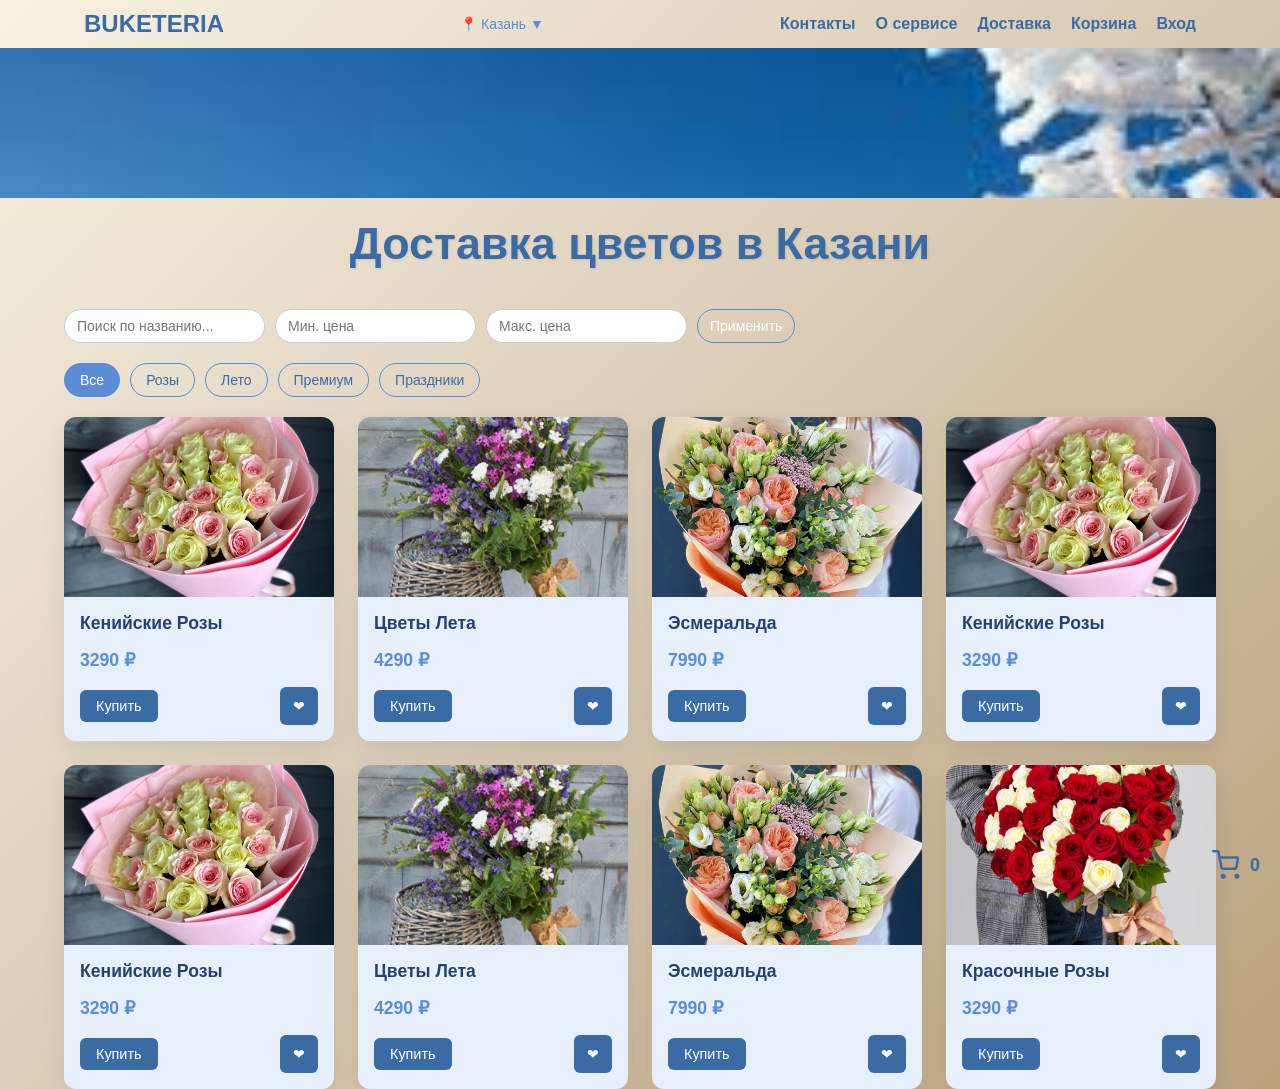
==== index.html @ 55e8da4d "Add files via upload" ====
<!DOCTYPE html>
<html lang="en">
<head>
    <meta charset="UTF-8">
    <link rel="stylesheet" href="assets/css/style.css">
    <link href="https://fonts.googleapis.com/css2?family=Play:wght@700&display=swap" rel="stylesheet">
    <link href="https://fonts.googleapis.com/css2?family=Encode+Sans+Semi+Condensed&display=swap" rel="stylesheet">
    <!--Библиотека jQuery-->
    <script src="https://code.jquery.com/jquery-1.11.3.min.js"></script>
    
    <title>Buketeria</title>
</head>
<body>

    
    <body id="bgImage">
    
    
     <div class="container">
        <header>
      <div class="logo">BUKETERIA</div>
      <div class="location">📍 Казань ▼</div>
      <nav class="nav">
        <a href="contact.html">Контакты</a>
        <a href="about.html">О сервисе</a>
        <a href="#">Доставка</a>
        <a href="cart.html">Корзина</a>
        <a href="register.html">Вход</a>
      </nav>
    
    
      <!-- Бургер-меню для мобильных -->
    <div class="burger-wrapper">
      <button class="burger-menu" aria-label="Меню">&#9776;</button>
      <nav class="burger-nav">
        <ul>
          <li><a href="contact.html">Контакты</a></li>
          <li><a href="about.html">О сервисе</a></li>
          <li><a href="#">Доставка</a></li>
          <li><a href="cart.html">Корзина</a></li>
          <li><a href="register.html">Вход</a></li>
        </ul>
      </nav>
    </div>
    
         <script>
      const burgerBtn = document.querySelector('.burger-menu');
      const burgerNav = document.querySelector('.burger-nav');
    
      burgerBtn.addEventListener('click', () => {
        burgerNav.classList.toggle('active');
        burgerBtn.classList.toggle('active');
    
        // Меняем иконку
        if (burgerBtn.classList.contains('active')) {
          burgerBtn.innerHTML = '&#10005;'; // крестик ×
        } else {
          burgerBtn.innerHTML = '&#9776;'; // бургер ≡
        }
      });
    
      // Закрытие меню при клике вне его
      document.addEventListener('click', (e) => {
        if (!burgerBtn.contains(e.target) && !burgerNav.contains(e.target)) {
          burgerNav.classList.remove('active');
          burgerBtn.classList.remove('active');
          burgerBtn.innerHTML = '&#9776;'; // вернуть иконку бургер
        }
      });
    </script>
      </header>
    </div>
    
    
    
    <div class="season-banner"></div>
    <script>
        const banner = document.querySelector('.season-banner');
    const month = new Date().getMonth() + 1; // месяц 1–12
    
    let seasonImg = '';
    
    if (month >= 3 && month <= 5) {
      seasonImg = 'images/spring.jpg';  // Весна: март, апрель, май
    } else if (month >= 6 && month <= 8) {
      seasonImg = 'images/summer.jpg';  // Лето: июнь, июль, август
    } else if (month >= 9 && month <= 11) {
      seasonImg = 'images/autumn.jpg';  // Осень: сентябрь, октябрь, ноябрь
    } else {
      seasonImg = 'images/winter.jpg';  // Зима: декабрь, январь, февраль
    }
    
    banner.style.backgroundImage = `url(${seasonImg})`;
    </script>
    
    <section class="intro">
    <div class="container">
    <h1>Доставка цветов в Казани</h1>
    <div class="product-filters">
      <input type="text" id="filter-search" placeholder="Поиск по названию..." />
      <input type="number" id="filter-price-min" placeholder="Мин. цена" min="0" />
      <input type="number" id="filter-price-max" placeholder="Макс. цена" min="0" />
      <button id="apply-filter-button">Применить</button>
    </div>
    <script>
      document.addEventListener("DOMContentLoaded", function () {
        const cards = document.querySelectorAll(".card");
        const searchInput = document.getElementById("filter-search");
        const minPriceInput = document.getElementById("filter-price-min");
        const maxPriceInput = document.getElementById("filter-price-max");
        const applyButton = document.getElementById("apply-filter-button");
    
        function getPriceValue(priceText) {
          return parseInt(priceText.replace(/[^\d]/g, "")) || 0;
        }
    
        function filterCards() {
          const searchQuery = searchInput.value.trim().toLowerCase();
          const minPrice = parseInt(minPriceInput.value) || 0;
          const maxPrice = parseInt(maxPriceInput.value) || Infinity;
    
          cards.forEach(card => {
            const title = card.querySelector("h4").textContent.toLowerCase();
            const priceText = card.querySelector(".price").textContent;
            const price = getPriceValue(priceText);
    
            const matchSearch = title.includes(searchQuery);
            const matchPrice = price >= minPrice && price <= maxPrice;
    
            if (matchSearch && matchPrice) {
              card.style.display = "flex";
            } else {
              card.style.display = "none";
            }
          });
        }
    
        applyButton.addEventListener("click", filterCards);
      });
    </script>
    
    
    <div class="filters">
      <button data-filter="all" class="active">Все</button>
      <button data-filter="roses">Розы</button>
      <button data-filter="summer">Лето</button>
      <button data-filter="premium">Премиум</button>
      <button data-filter="holiday">Праздники</button>
    </div>
    
    <div class="catalog" id="catalog">
    
      <div class="card" data-category="roses">
        <img src="assets/img/kenia.jpg" alt="Кенийские Розы" />
        <h4>Кенийские Розы</h4>
        <div class="price">3290 ₽</div>
        <div class="actions">
          <button title="В корзину">Купить</button>
          <button class="icon-btn" title="В избранное">❤</button>
        </div>
      </div>
    
      <div class="card" data-category="summer">
        <img src="assets/img/leto.jpg" alt="Цветы Лета" />
        <h4>Цветы Лета</h4>
        <div class="price">4290 ₽</div>
        <div class="actions">
          <button title="В корзину">Купить</button>
          <button class="icon-btn" title="В избранное">❤</button>
        </div>
      </div>
    
      <div class="card" data-category="premium">
        <img src="assets/img/esmiralda.jpg" alt="Эсмеральда" />
        <h4>Эсмеральда</h4>
        <div class="price">7990 ₽</div>
        <div class="actions">
          <button title="В корзину">Купить</button>
          <button class="icon-btn" title="В избранное">❤</button>
        </div>
      </div>
    
      <div class="card" data-category="roses">
        <img src="assets/img/kenia.jpg" alt="Кенийские Розы" />
        <h4>Кенийские Розы</h4>
        <div class="price">3290 ₽</div>
        <div class="actions">
          <button title="В корзину">Купить</button>
          <button class="icon-btn" title="В избранное">❤</button>
        </div>
      </div>
    
      <div class="card" data-category="roses">
        <img src="assets/img/kenia.jpg" alt="Кенийские Розы" />
        <h4>Кенийские Розы</h4>
        <div class="price">3290 ₽</div>
        <div class="actions">
          <button title="В корзину">Купить</button>
          <button class="icon-btn" title="В избранное">❤</button>
        </div>
      </div>
    
      <div class="card" data-category="summer">
        <img src="assets/img/leto.jpg" alt="Цветы Лета" />
        <h4>Цветы Лета</h4>
        <div class="price">4290 ₽</div>
        <div class="actions">
          <button title="В корзину">Купить</button>
          <button class="icon-btn" title="В избранное">❤</button>
        </div>
      </div>
    
      <div class="card" data-category="premium">
        <img src="assets/img/esmiralda.jpg" alt="Эсмеральда" />
        <h4>Эсмеральда</h4>
        <div class="price">7990 ₽</div>
        <div class="actions">
          <button title="В корзину">Купить</button>
          <button class="icon-btn" title="В избранное">❤</button>
        </div>
      </div>
    
      <div class="card" data-category="roses">
        <img src="assets/img/rozi.jpg" alt="Красочные Розы" />
        <h4>Красочные Розы</h4>
        <div class="price">3290 ₽</div>
        <div class="actions">
          <button title="В корзину">Купить</button>
          <button class="icon-btn" title="В избранное">❤</button>
        </div>
      </div>
    
    </div>
    <!-- Иконка корзины в виде SVG -->
    <a href="cart.html" id="cart-container" style="position:fixed; bottom:20px; right:20px; cursor:pointer; display:flex; align-items:center;">
      <!-- Новая SVG-иконка корзины -->
      <svg id="cart-icon" xmlns="http://www.w3.org/2000/svg" width="30" height="30" viewBox="0 0 24 24" fill="none" stroke="currentColor" stroke-width="2" stroke-linecap="round" stroke-linejoin="round">
        <circle cx="9" cy="21" r="1"></circle>
        <circle cx="20" cy="21" r="1"></circle>
        <path d="M1 1h4l2.68 13.39a1 1 0 0 0 1 .61h9.72a1 1 0 0 0 1-.76l1.38-7.21A1 1 0 0 0 20 6H6"></path>
      </svg>
      <div id="cart-count" style="margin-left:8px; font-weight:bold; font-size:18px;">0</div>
    </a>
    <!-- корзина  -->
    <script>
      // Инициализация корзины из Local Storage
      let cartItems = [];
    
      function loadCart() {
        const data = localStorage.getItem('cart');
        if (data) {
          return JSON.parse(data);
        }
        return [];
      }
    
      function saveCart() {
        localStorage.setItem('cart', JSON.stringify(cartItems));
      }
    
      // Обновление счетчика в иконке корзины
      function updateCartCount() {
        document.getElementById('cart-count').textContent = cartItems.length;
      }
    
      document.addEventListener('DOMContentLoaded', () => {
        // Загрузить корзину и обновить счетчик
        cartItems = loadCart();
        updateCartCount();
    
        // Обработчик для кнопок "Купить"
        const buyButtons = document.querySelectorAll('button[title="В корзину"]');
    
        buyButtons.forEach(btn => {
          btn.addEventListener('click', () => {
            const card = btn.closest('.card');
            if (!card) return;
    
            const title = card.querySelector('h4')?.textContent.trim() || 'Без названия';
            const priceText = card.querySelector('.price')?.textContent.trim() || 'Цена не указана';
    
            const product = { title, price: priceText };
    
            // Добавляем товар в корзину
            cartItems.push(product);
            saveCart();
            updateCartCount();
          });
        });
      });
    </script>
    
    
    
    <!-- сезоны  -->
    <script>
      const buttons = document.querySelectorAll('.filters button');
      const cards = document.querySelectorAll('.catalog .card');
    
      buttons.forEach(button => {
        button.addEventListener('click', () => {
          buttons.forEach(btn => btn.classList.remove('active'));
          button.classList.add('active');
          const filter = button.getAttribute('data-filter');
          cards.forEach(card => {
            if (filter === 'all' || card.getAttribute('data-category') === filter) {
              card.style.display = 'flex';
            } else {
              card.style.display = 'none';
            }
          });
        });
      });
    </script>
    </div>
    </section>
    
    <script>
      function setSeasonClass() {
        const body = document.body;
        const month = new Date().getMonth() + 1; // 1..12
    
        // Снимаем все темы, если были
        body.classList.remove('spring', 'summer', 'autumn', 'winter');
    
        if (month >= 3 && month <= 5) {
          body.classList.add('spring');
        } else if (month >= 6 && month <= 8) {
          body.classList.add('summer');
        } else if (month >= 9 && month <= 11) {
          body.classList.add('autumn');
        } else {
          body.classList.add('winter');
        }
      }
    
      document.addEventListener('DOMContentLoaded', setSeasonClass);
    </script>
    
    
    
    </body>
    


    <script src="assets/js/app.min.js"></script>

</body>
</html>
---- assets/css/style.css ----
@charset "UTF-8";
/* Default styles */
* {
    margin: 0;
    padding: 0;
    -webkit-box-sizing: border-box;
    box-sizing: border-box;
    font-family: 'Arial', sans-serif;
}

:root {
    --color-primary: #4a784a;
    --color-primary-dark: #1d2c1d;
    --color-primary-light: #6ca76c;
    --color-background: #fff;
    --color-text: #333;
    --color-price: var(--color-primary);
    --color-button-bg: var(--color-primary);
    --color-button-hover-bg: var(--color-primary-dark);
    --color-icon-btn-color: var(--color-primary);
    --color-icon-btn-hover-bg: #2b3e2b;
    --color-link: var(--color-primary);
    --color-link-hover: var(--color-primary-light);
    --color-header-text: var(--color-primary);
    --color-filter-border: var(--color-primary-light);
    --color-filter-bg-active: var(--color-primary-light);
}

/* Весна — свежие зелёные */
.spring {
    --color-primary: #4a784a;
    --color-primary-dark: #1d2c1d;
    --color-primary-light: #6ca76c;
    --color-background: #f0f5f0;
    --color-text: #2a3d2a;
    --color-icon-btn-hover-bg: #2b3e2b;
    --color-link: #4a784a;
    --color-link-hover: #6ca76c;
    --color-header-text: #4a784a;
    --color-filter-border: #6ca76c;
    --color-filter-bg-active: #6ca76c;
}

/* Лето — яркий и теплый */
.summer {
    --color-primary: #e87a3e;
    --color-primary-dark: #a65323;
    --color-primary-light: #f2a55a;
    --color-background: #fff7ef;
    --color-text: #663d1f;
    --color-icon-btn-hover-bg: #c25829;
    --color-link: #e87a3e;
    --color-link-hover: #f2a55a;
    --color-header-text: #e87a3e;
    --color-filter-border: #f2a55a;
    --color-filter-bg-active: #f2a55a;
}

/* Осень — теплые коричневато-оранжевые */
.autumn {
    --color-primary: #b97439;
    --color-primary-dark: #6a4a1d;
    --color-primary-light: #d1a05a;
    --color-background: #faf3e7;
    --color-text: #5c401d;
    --color-icon-btn-hover-bg: #7e5424;
    --color-link: #b97439;
    --color-link-hover: #d1a05a;
    --color-header-text: #b97439;
    --color-filter-border: #d1a05a;
    --color-filter-bg-active: #d1a05a;
}

/* Зима — холодные синие и серые */
.winter {
    --color-primary: #3b6ba5;
    --color-primary-dark: #1f3f6a;
    --color-primary-light: #5a8dd6;
    --color-background: #e7f0fa;
    --color-text: #26406f;
    --color-icon-btn-hover-bg: #1f3f6a;
    --color-link: #3b6ba5;
    --color-link-hover: #5a8dd6;
    --color-header-text: #3b6ba5;
    --color-filter-border: #5a8dd6;
    --color-filter-bg-active: #5a8dd6;
}

body {
    margin: 0;
    font-family: 'Segoe UI', sans-serif;
    background: linear-gradient(135deg, #f7f1e1 0%, #d9cbb6 50%, #b9a17a 100%);
}

.container {
    width: 90%;
    max-width: 1200px;
    margin: 0 auto;
}

/* Blocks */
.catalog {
    display: -webkit-box;
    display: -ms-flexbox;
    display: flex;
    -ms-flex-wrap: wrap;
    flex-wrap: wrap;
  /* Позволяет карточкам переноситься */
    gap: 24px;
  /* Отступы между карточками */
}

.card {
    background: var(--color-background);
    border-radius: 12px;
    -webkit-box-shadow: 0 8px 24px rgba(0, 0, 0, 0.08);
    box-shadow: 0 8px 24px rgba(0, 0, 0, 0.08);
    overflow: hidden;
    display: -webkit-box;
    display: -ms-flexbox;
    display: flex;
    -webkit-box-orient: vertical;
    -webkit-box-direction: normal;
    -ms-flex-direction: column;
    flex-direction: column;
    -webkit-transition: -webkit-transform 0.3s ease, -webkit-box-shadow 0.3s ease;
    transition: -webkit-transform 0.3s ease, -webkit-box-shadow 0.3s ease;
    transition: transform 0.3s ease, box-shadow 0.3s ease;
    transition: transform 0.3s ease, box-shadow 0.3s ease, -webkit-transform 0.3s ease, -webkit-box-shadow 0.3s ease;
    -webkit-box-flex: 0;
    -ms-flex: 0 1 calc(25% - 18px);
    flex: 0 1 calc(25% - 18px);
    min-width: 220px;
}

.card:hover {
    -webkit-transform: translateY(-5px);
    -ms-transform: translateY(-5px);
    transform: translateY(-5px);
    -webkit-box-shadow: 0 12px 30px rgba(0, 0, 0, 0.1);
    box-shadow: 0 12px 30px rgba(0, 0, 0, 0.1);
}

.card img {
    width: 100%;
    height: 180px;
    -o-object-fit: cover;
    object-fit: cover;
}

.card h4 {
    font-size: 1.1rem;
    margin: 16px;
    color: var(--color-text);
}

.price {
    margin: 0 16px 16px;
    font-weight: bold;
    color: var(--color-primary-light);
    font-size: 1.1rem;
}

.actions {
    display: -webkit-box;
    display: -ms-flexbox;
    display: flex;
    -webkit-box-pack: justify;
    -ms-flex-pack: justify;
    justify-content: space-between;
    -webkit-box-align: center;
    -ms-flex-align: center;
    align-items: center;
    margin: auto 16px 16px;
}

.actions button {
    padding: 8px 16px;
    border: none;
    background: var(--color-primary);
    color: white;
    font-size: 0.9rem;
    border-radius: 6px;
    cursor: pointer;
    -webkit-transition: background 0.3s ease;
    transition: background 0.3s ease;
}

.actions button:hover {
    background: var(--color-primary-light);
}

.icon-btn {
    background: transparent;
    color: var(--color-icon-btn-color);
    font-size: 1.2rem;
    padding: 8px;
    border: 2px solid var(--color-icon-btn-color);
    border-radius: 50%;
    width: 38px;
    height: 38px;
    display: -webkit-box;
    display: -ms-flexbox;
    display: flex;
    -webkit-box-align: center;
    -ms-flex-align: center;
    align-items: center;
    -webkit-box-pack: center;
    -ms-flex-pack: center;
    justify-content: center;
    -webkit-transition: all 0.3s ease;
    transition: all 0.3s ease;
}

.icon-btn:hover {
    background: var(--color-icon-btn-hover-bg);
    color: #fff;
}

/* Адаптив для экранов ниже 1060px */
@media (max-width: 1060px) {
    .card {
        -webkit-box-flex: 0;
        -ms-flex: 0 1 calc(33.33% - 18px);
        flex: 0 1 calc(33.33% - 18px);
    /* или 33.33%, по желанию */
    }
}

/* Общее оформление для кнопки бургер */
.product-filters {
    display: -webkit-box;
    display: -ms-flexbox;
    display: flex;
    -ms-flex-wrap: wrap;
    flex-wrap: wrap;
    gap: 10px;
    margin: 20px 0;
}

.product-filters input,
#apply-filter-button {
    padding: 8px 12px;
    font-size: 14px;
    border-radius: 20px;
    border: 1px solid #ccc;
}

#apply-filter-button {
    border: 1px solid var(--color-filter-border);
    background: none;
    color: white;
    cursor: pointer;
    -webkit-transition: background 0.3s ease;
    transition: background 0.3s ease;
}

#apply-filter-button:hover {
    background: var(--color-filter-bg-active);
}

/* Основные стили для корзины */
.cart-section {
    background-color: #f9f9f9;
    padding: 20px;
    border-radius: 12px;
    -webkit-box-shadow: 0 4px 12px rgba(0, 0, 0, 0.1);
    box-shadow: 0 4px 12px rgba(0, 0, 0, 0.1);
    max-width: 800px;
    margin: 0 auto;
}

.section-title {
    font-size: 24px;
    margin-bottom: 20px;
    font-family: 'Segoe UI', Tahoma, Geneva, Verdana, sans-serif;
    color: #333;
    text-align: center;
}

/* Стиль для списков товаров в корзине */
#cart-items {
    display: -webkit-box;
    display: -ms-flexbox;
    display: flex;
    -webkit-box-orient: vertical;
    -webkit-box-direction: normal;
    -ms-flex-direction: column;
    flex-direction: column;
    gap: 10px;
}

/* Карточка товара */
.cart-item {
    display: -webkit-box;
    display: -ms-flexbox;
    display: flex;
    -webkit-box-pack: justify;
    -ms-flex-pack: justify;
    justify-content: space-between;
    -webkit-box-align: center;
    -ms-flex-align: center;
    align-items: center;
    background-color: #ffffff;
    padding: 12px 20px;
    border-radius: 8px;
    -webkit-box-shadow: 0 2px 8px rgba(0, 0, 0, 0.05);
    box-shadow: 0 2px 8px rgba(0, 0, 0, 0.05);
    -webkit-transition: all 0.3s ease;
    transition: all 0.3s ease;
}

/* Эффект при наведении */
.cart-item:hover {
    -webkit-box-shadow: 0 4px 16px rgba(0, 0, 0, 0.1);
    box-shadow: 0 4px 16px rgba(0, 0, 0, 0.1);
    -webkit-transform: translateY(-2px);
    -ms-transform: translateY(-2px);
    transform: translateY(-2px);
}

/* Название товара */
.cart-item .title {
    font-size: 18px;
    color: #222;
    max-width: 50%;
    word-break: break-word;
}

/* Цена товара */
.cart-item .price {
    font-size: 16px;
    color: #555;
}

/* Кнопка удаления товара */
.cart-item .delete-btn {
    background-color: transparent;
    border: none;
    color: #d33;
    font-size: 20px;
    cursor: pointer;
    padding: 8px;
    -webkit-transition: color 0.2s;
    transition: color 0.2s;
}

.delete-btn:hover {
    color: #a00;
}

/* Итоговая сумма */
.cart-summary {
    margin-top: 15px;
    font-size: 20px;
    display: -webkit-box;
    display: -ms-flexbox;
    display: flex;
    -webkit-box-pack: justify;
    -ms-flex-pack: justify;
    justify-content: space-between;
    -webkit-box-align: center;
    -ms-flex-align: center;
    align-items: center;
}

/* Кнопка очистки корзины */
.clear-btn {
    background-color: #d33;
    color: #fff;
    border: none;
    padding: 12px 20px;
    border-radius: 8px;
    font-size: 16px;
    cursor: pointer;
    -webkit-transition: background-color 0.3s;
    transition: background-color 0.3s;
}

.clear-btn:hover {
    background-color: #a00;
}

/* Сообщение о пустой корзине */
.empty-message {
    text-align: center;
    font-size: 16px;
    color: #666;
    padding: 20px 0;
}

/* Адаптация для мобильных устройств */
@media (max-width: 600px) {
    .cart-item {
        -webkit-box-orient: vertical;
        -webkit-box-direction: normal;
        -ms-flex-direction: column;
        flex-direction: column;
        -webkit-box-align: start;
        -ms-flex-align: start;
        align-items: flex-start;
    }

    .cart-item .title,
  .cart-item .price {
        margin-bottom: 8px;
    }

    .cart-summary {
        -webkit-box-orient: vertical;
        -webkit-box-direction: normal;
        -ms-flex-direction: column;
        flex-direction: column;
        -webkit-box-align: start;
        -ms-flex-align: start;
        align-items: flex-start;
        gap: 10px;
    }
}

h1 {
    padding-top: 20px;
    text-align: center;
    font-size: 2.8rem;
    margin-bottom: 20px;
    color: var(--color-header-text);
    text-shadow: 1px 1px 3px rgba(0, 0, 0, 0.1);
}

.content {
    max-width: 900px;
    margin: 0 auto;
    background: rgba(255, 255, 255, 0.8);
    padding: 30px;
    border-radius: 12px;
    -webkit-box-shadow: 0 8px 20px rgba(0, 0, 0, 0.1);
    box-shadow: 0 8px 20px rgba(0, 0, 0, 0.1);
}

h2 {
    color: var(--color-header-text);
    margin-top: 30px;
    margin-bottom: 10px;
    font-size: 2rem;
    border-bottom: 2px solid var(--color-filter-border);
    padding-bottom: 5px;
}

p {
    font-size: 1.1rem;
    line-height: 1.5;
}

ul {
    padding-left: 20px;
    list-style-type: disc;
}

li {
    margin-bottom: 10px;
}

/* Ссылки */
a {
    color: var(--color-link);
    text-decoration: none;
    font-weight: 600;
    -webkit-transition: color 0.3s, text-shadow 0.3s;
    transition: color 0.3s, text-shadow 0.3s;
}

a:hover {
    color: var(--color-link-hover);
    text-shadow: 1px 1px 2px rgba(0, 0, 0, 0.2);
}

/* Мелкие стили для улучшения вида */
.highlight {
    font-weight: bold;
    color: var(--color-primary);
}

.burger-wrapper {
    display: none;
    position: absolute;
    top: 5px;
    right: 10px;
}

/* Иконка */
.burger-menu {
    font-size: 28px;
    background: none;
    border: none;
    cursor: pointer;
    color: rgba(255, 255, 255, 0.78);
}

/* Скрытое меню — начальное состояние */
.burger-nav {
    overflow: hidden;
    max-height: 0;
    -webkit-transition: max-height 0.4s ease;
    transition: max-height 0.4s ease;
    background-color: white;
    position: absolute;
    top: 40px;
    right: 0;
    width: 220px;
    -webkit-box-shadow: 0 4px 12px rgba(0, 0, 0, 0.1);
    box-shadow: 0 4px 12px rgba(0, 0, 0, 0.1);
    border-radius: 6px;
    z-index: 999;
}

/* Показываем с анимацией */
.burger-nav.active {
    max-height: 500px;
  /* достаточно для всех пунктов */
}

/* Стили списка */
.burger-nav ul {
    list-style: none;
    margin: 0;
    padding: 10px 0;
}

.burger-nav li {
    border-bottom: 1px solid #eee;
}

.burger-nav li:last-child {
    border-bottom: none;
}

.burger-nav a,
.burger-nav button.call-button {
    display: block;
    padding: 12px 20px;
    text-decoration: none;
    color: #333;
    font-size: 16px;
    background: none;
    border: none;
    text-align: left;
    cursor: pointer;
    width: 100%;
}

@media (max-width: 1100px) {
    .burger-wrapper {
        display: block;
    }
}

.season-banner {
    width: 100vw;
    height: 150px;
    background-size: cover;
    background-repeat: no-repeat;
    margin-left: calc(-50vw + 50%);
    -webkit-transition: background-image 1s ease-in-out;
    transition: background-image 1s ease-in-out;
}

.intro h1 {
    padding: 20px 10px;
}

a {
    text-decoration: none;
    color: var(--color-link);
}

a:hover {
    color: var(--color-link-hover);
}

header {
    padding: 10px 20px;
    display: -webkit-box;
    display: -ms-flexbox;
    display: flex;
    -webkit-box-align: center;
    -ms-flex-align: center;
    align-items: center;
    -webkit-box-pack: justify;
    -ms-flex-pack: justify;
    justify-content: space-between;
    -ms-flex-wrap: wrap;
    flex-wrap: wrap;
    color: var(--color-header-text);
}

.logo {
    font-weight: 700;
    font-size: 24px;
    color: var(--color-header-text);
}

.location {
    font-size: 14px;
    color: var(--color-link-hover);
    cursor: pointer;
    -webkit-user-select: none;
    -moz-user-select: none;
    -ms-user-select: none;
    user-select: none;
}

nav {
    display: -webkit-box;
    display: -ms-flexbox;
    display: flex;
    gap: 20px;
    font-weight: 600;
    color: var(--color-header-text);
}

@media (max-width: 1100px) {
    .nav {
        display: none;
    }
}

.filters {
    display: -webkit-box;
    display: -ms-flexbox;
    display: flex;
    gap: 10px;
    margin-bottom: 20px;
    -ms-flex-wrap: wrap;
    flex-wrap: wrap;
}

.filters button {
    padding: 8px 15px;
    border: 1px solid var(--color-filter-border);
    background: none;
    color: var(--color-primary);
    border-radius: 20px;
    cursor: pointer;
    font-size: 14px;
}

.filters button.active, .filters button:hover {
    background: var(--color-filter-bg-active);
    color: white;
}

/* Vendor libs */
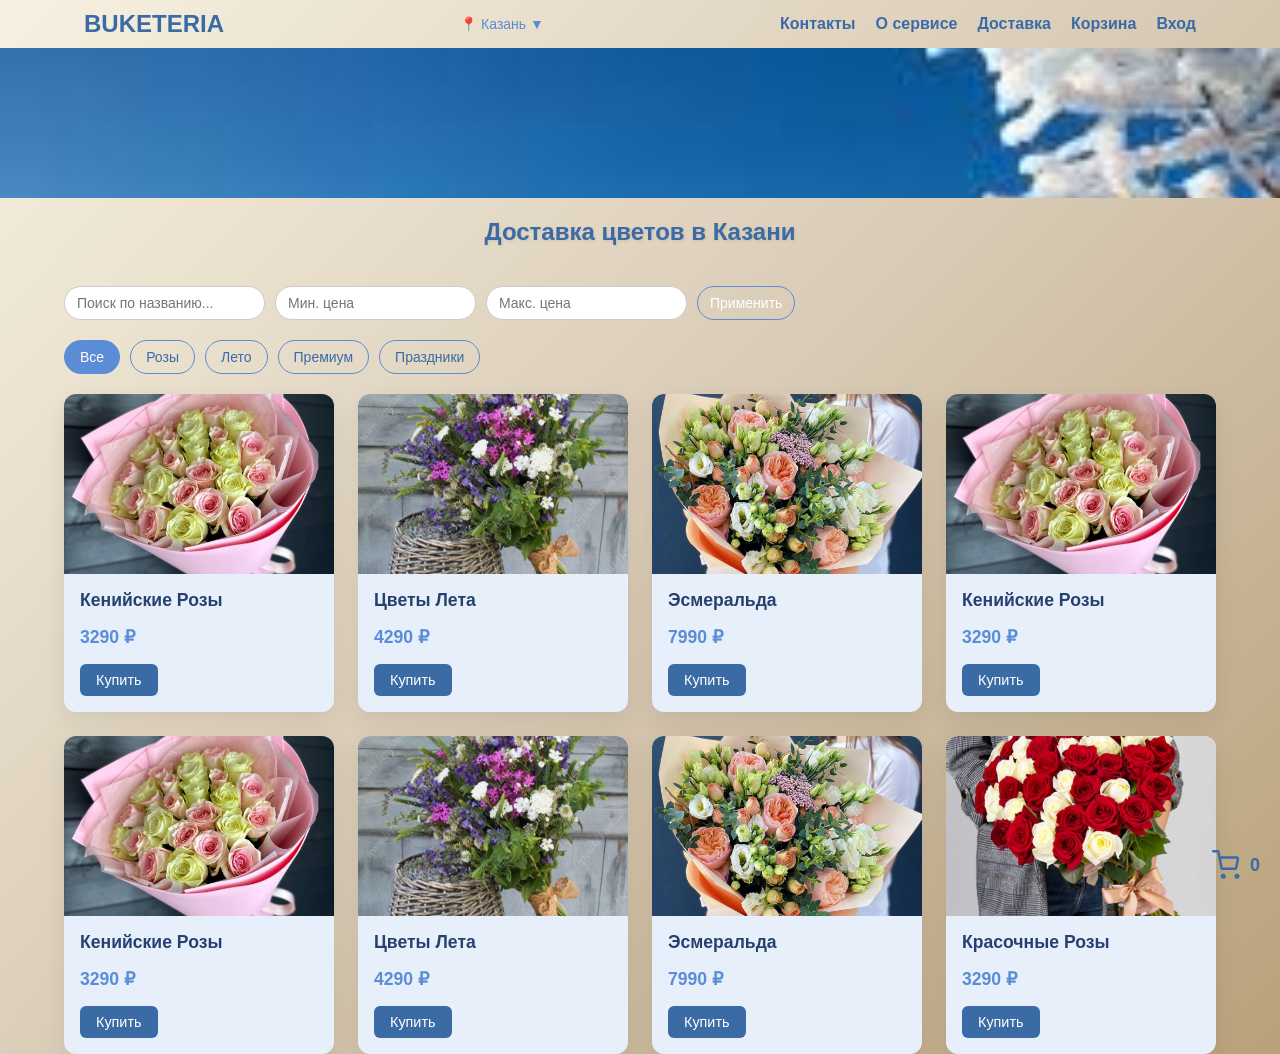
==== commit f1ed5c32: "Add files via upload" ====
--- a/index.html
+++ b/index.html
@@ -4,6 +4,7 @@
     <meta charset="UTF-8">
     <link rel="stylesheet" href="assets/css/style.css">
     <link href="https://fonts.googleapis.com/css2?family=Play:wght@700&display=swap" rel="stylesheet">
+    <meta name="viewport" content="width=device-width, initial-scale=1" />
     <link href="https://fonts.googleapis.com/css2?family=Encode+Sans+Semi+Condensed&display=swap" rel="stylesheet">
     <!--Библиотека jQuery-->
     <script src="https://code.jquery.com/jquery-1.11.3.min.js"></script>
@@ -156,7 +157,6 @@
         <div class="price">3290 ₽</div>
         <div class="actions">
           <button title="В корзину">Купить</button>
-          <button class="icon-btn" title="В избранное">❤</button>
         </div>
       </div>
     
@@ -166,7 +166,6 @@
         <div class="price">4290 ₽</div>
         <div class="actions">
           <button title="В корзину">Купить</button>
-          <button class="icon-btn" title="В избранное">❤</button>
         </div>
       </div>
     
@@ -176,7 +175,6 @@
         <div class="price">7990 ₽</div>
         <div class="actions">
           <button title="В корзину">Купить</button>
-          <button class="icon-btn" title="В избранное">❤</button>
         </div>
       </div>
     
@@ -186,7 +184,6 @@
         <div class="price">3290 ₽</div>
         <div class="actions">
           <button title="В корзину">Купить</button>
-          <button class="icon-btn" title="В избранное">❤</button>
         </div>
       </div>
     
@@ -196,7 +193,6 @@
         <div class="price">3290 ₽</div>
         <div class="actions">
           <button title="В корзину">Купить</button>
-          <button class="icon-btn" title="В избранное">❤</button>
         </div>
       </div>
     
@@ -206,7 +202,6 @@
         <div class="price">4290 ₽</div>
         <div class="actions">
           <button title="В корзину">Купить</button>
-          <button class="icon-btn" title="В избранное">❤</button>
         </div>
       </div>
     
@@ -216,7 +211,6 @@
         <div class="price">7990 ₽</div>
         <div class="actions">
           <button title="В корзину">Купить</button>
-          <button class="icon-btn" title="В избранное">❤</button>
         </div>
       </div>
     
@@ -226,7 +220,6 @@
         <div class="price">3290 ₽</div>
         <div class="actions">
           <button title="В корзину">Купить</button>
-          <button class="icon-btn" title="В избранное">❤</button>
         </div>
       </div>
     
--- a/assets/css/style.css
+++ b/assets/css/style.css
@@ -227,6 +227,39 @@
     }
 }
 
+@media (max-width: 786px) {
+    .card {
+        -webkit-box-flex: 0;
+        -ms-flex: 0 1 calc(50% - 18px);
+        flex: 0 1 calc(50% - 18px);
+    /* или 33.33%, по желанию */
+    }
+}
+
+@media (max-width: 516px) {
+    .card {
+        -webkit-box-flex: 0;
+        -ms-flex: 0 1 calc(50% - 18px);
+        flex: 0 1 calc(50% - 18px);
+    /* или 33.33%, по желанию */
+        min-width: 120px;
+    }
+}
+
+@media (max-width: 480px) {
+    .card h4 {
+        margin: 5px 10px;
+    }
+
+    .actions {
+        margin: 0 5px  10px 10px;
+    }
+
+    .price {
+        margin: 0 10px 10px;
+    }
+}
+
 /* Общее оформление для кнопки бургер */
 .product-filters {
     display: -webkit-box;
@@ -391,37 +424,15 @@
 
 /* Адаптация для мобильных устройств */
 @media (max-width: 600px) {
-    .cart-item {
-        -webkit-box-orient: vertical;
-        -webkit-box-direction: normal;
-        -ms-flex-direction: column;
-        flex-direction: column;
-        -webkit-box-align: start;
-        -ms-flex-align: start;
-        align-items: flex-start;
-    }
-
     .cart-item .title,
   .cart-item .price {
         margin-bottom: 8px;
     }
-
-    .cart-summary {
-        -webkit-box-orient: vertical;
-        -webkit-box-direction: normal;
-        -ms-flex-direction: column;
-        flex-direction: column;
-        -webkit-box-align: start;
-        -ms-flex-align: start;
-        align-items: flex-start;
-        gap: 10px;
-    }
 }
 
 h1 {
     padding-top: 20px;
     text-align: center;
-    font-size: 2.8rem;
     margin-bottom: 20px;
     color: var(--color-header-text);
     text-shadow: 1px 1px 3px rgba(0, 0, 0, 0.1);
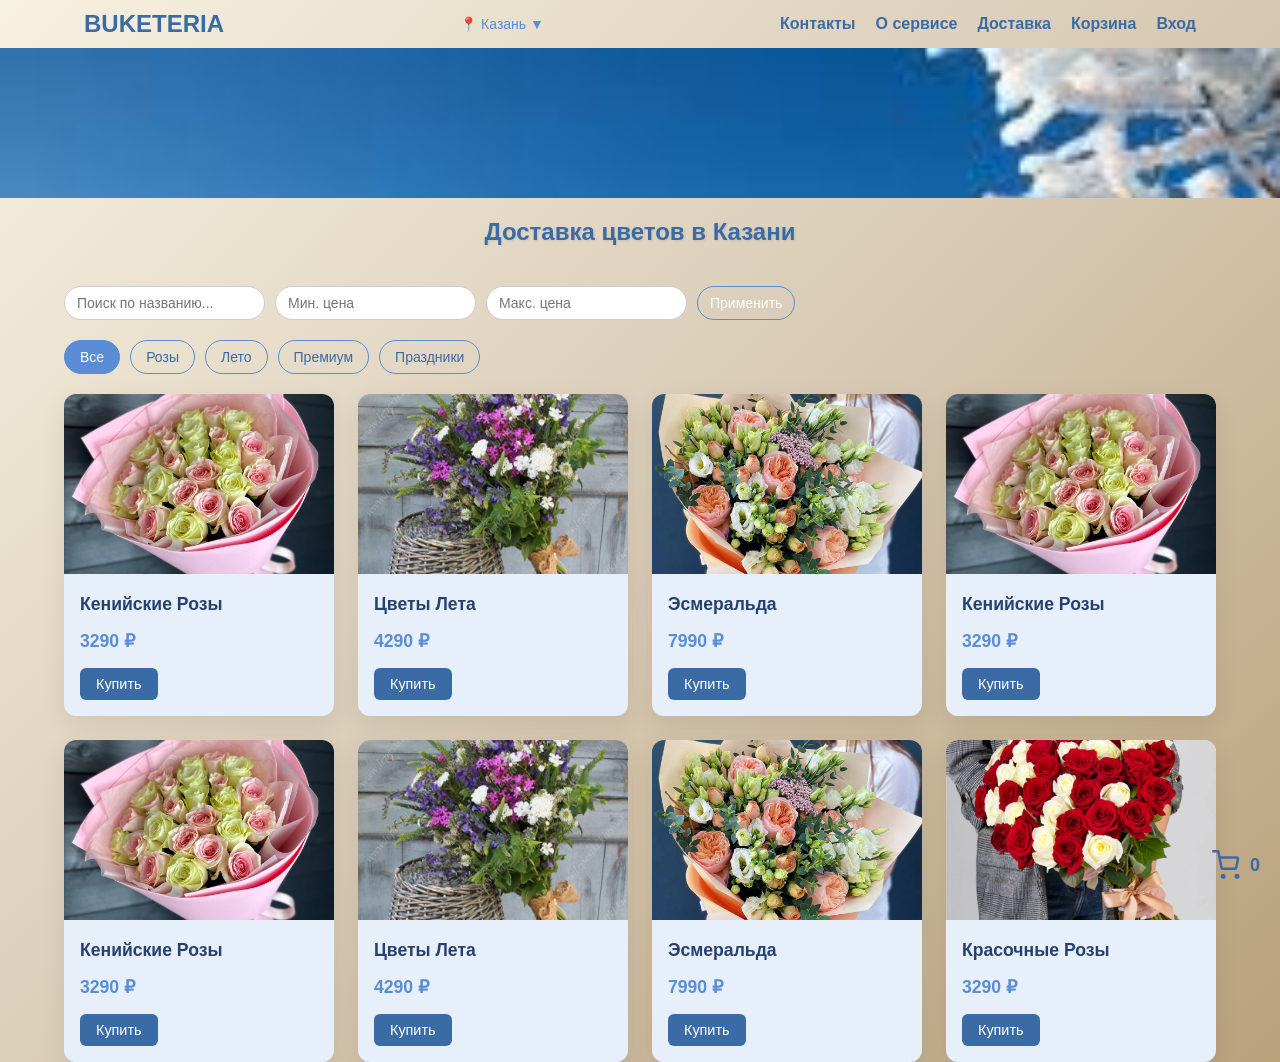
==== commit 93babc88: "Add files via upload" ====
--- a/index.html
+++ b/index.html
@@ -152,74 +152,106 @@
     <div class="catalog" id="catalog">
     
       <div class="card" data-category="roses">
+       <div>
         <img src="assets/img/kenia.jpg" alt="Кенийские Розы" />
         <h4>Кенийские Розы</h4>
+        </div>
+        <div>
         <div class="price">3290 ₽</div>
         <div class="actions">
           <button title="В корзину">Купить</button>
         </div>
+        </div>
       </div>
     
       <div class="card" data-category="summer">
+       <div>
         <img src="assets/img/leto.jpg" alt="Цветы Лета" />
         <h4>Цветы Лета</h4>
+        </div>
+        <div>
         <div class="price">4290 ₽</div>
         <div class="actions">
           <button title="В корзину">Купить</button>
+          </div>
         </div>
       </div>
     
       <div class="card" data-category="premium">
+       <div>
         <img src="assets/img/esmiralda.jpg" alt="Эсмеральда" />
         <h4>Эсмеральда</h4>
+        </div>
+        <div>
         <div class="price">7990 ₽</div>
         <div class="actions">
           <button title="В корзину">Купить</button>
         </div>
+        </div>
       </div>
     
       <div class="card" data-category="roses">
+       <div>
         <img src="assets/img/kenia.jpg" alt="Кенийские Розы" />
         <h4>Кенийские Розы</h4>
+        </div>
+        <div>
         <div class="price">3290 ₽</div>
         <div class="actions">
           <button title="В корзину">Купить</button>
         </div>
+        </div>
       </div>
     
       <div class="card" data-category="roses">
+       <div>
         <img src="assets/img/kenia.jpg" alt="Кенийские Розы" />
         <h4>Кенийские Розы</h4>
+        </div>
+        <div>
         <div class="price">3290 ₽</div>
         <div class="actions">
           <button title="В корзину">Купить</button>
         </div>
+        </div>
       </div>
     
       <div class="card" data-category="summer">
+       <div>
         <img src="assets/img/leto.jpg" alt="Цветы Лета" />
         <h4>Цветы Лета</h4>
+        </div>
+        <div>
         <div class="price">4290 ₽</div>
         <div class="actions">
           <button title="В корзину">Купить</button>
         </div>
+        </div>
       </div>
     
       <div class="card" data-category="premium">
+       <div>
         <img src="assets/img/esmiralda.jpg" alt="Эсмеральда" />
         <h4>Эсмеральда</h4>
+        </div>
+        <div>
         <div class="price">7990 ₽</div>
         <div class="actions">
           <button title="В корзину">Купить</button>
         </div>
+        </div>
       </div>
     
       <div class="card" data-category="roses">
+       <div>
         <img src="assets/img/rozi.jpg" alt="Красочные Розы" />
         <h4>Красочные Розы</h4>
+        </div>
+        <div>
         <div class="price">3290 ₽</div>
         <div class="actions">
           <button title="В корзину">Купить</button>
+        </div>
         </div>
       </div>
     
--- a/assets/css/style.css
+++ b/assets/css/style.css
@@ -123,6 +123,9 @@
     -webkit-box-direction: normal;
     -ms-flex-direction: column;
     flex-direction: column;
+    -webkit-box-pack: justify;
+    -ms-flex-pack: justify;
+    justify-content: space-between;
     -webkit-transition: -webkit-transform 0.3s ease, -webkit-box-shadow 0.3s ease;
     transition: -webkit-transform 0.3s ease, -webkit-box-shadow 0.3s ease;
     transition: transform 0.3s ease, box-shadow 0.3s ease;
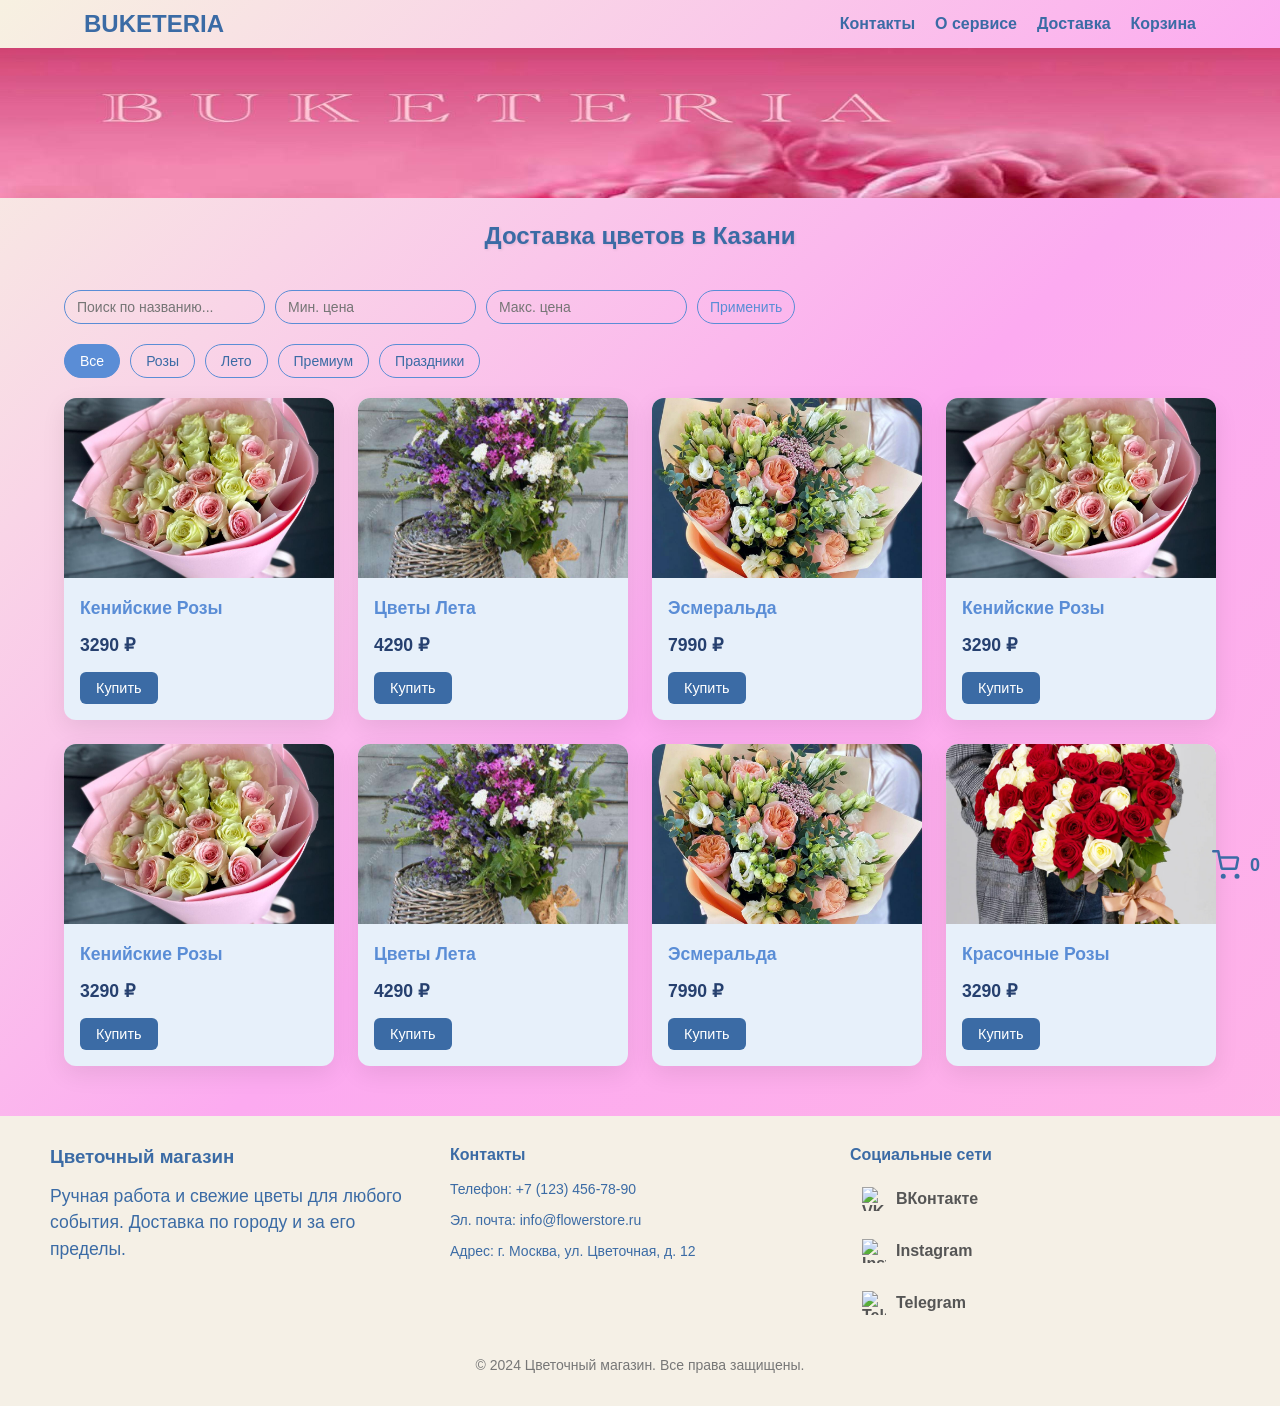
==== commit 2f783cfe: "Add files via upload" ====
--- a/index.html
+++ b/index.html
@@ -6,6 +6,7 @@
     <link href="https://fonts.googleapis.com/css2?family=Play:wght@700&display=swap" rel="stylesheet">
     <meta name="viewport" content="width=device-width, initial-scale=1" />
     <link href="https://fonts.googleapis.com/css2?family=Encode+Sans+Semi+Condensed&display=swap" rel="stylesheet">
+    <link rel="stylesheet" href="https://cdnjs.cloudflare.com/ajax/libs/font-awesome/6.4.0/css/all.min.css" integrity="sha512-papKH9prdtf2KnY1TQ++Lht0X3MdXs7Ma8q7mO6YIYmbC1TuYKtIX6xd33Yz8zpP2FK4l9c1V0Q0/st3YhV4jRQ==" crossorigin="anonymous" referrerpolicy="no-referrer" />
     <!--Библиотека jQuery-->
     <script src="https://code.jquery.com/jquery-1.11.3.min.js"></script>
     
@@ -19,14 +20,12 @@
     
      <div class="container">
         <header>
-      <div class="logo">BUKETERIA</div>
-      <div class="location">📍 Казань ▼</div>
+      <a href="index.html" class="logo">BUKETERIA</a>
       <nav class="nav">
         <a href="contact.html">Контакты</a>
         <a href="about.html">О сервисе</a>
-        <a href="#">Доставка</a>
+        <a href="delivery.html">Доставка</a>
         <a href="cart.html">Корзина</a>
-        <a href="register.html">Вход</a>
       </nav>
     
     
@@ -37,9 +36,8 @@
         <ul>
           <li><a href="contact.html">Контакты</a></li>
           <li><a href="about.html">О сервисе</a></li>
-          <li><a href="#">Доставка</a></li>
+          <li><a href="delivery.html">Доставка</a></li>
           <li><a href="cart.html">Корзина</a></li>
-          <li><a href="register.html">Вход</a></li>
         </ul>
       </nav>
     </div>
@@ -74,25 +72,9 @@
     
     
     
-    <div class="season-banner"></div>
-    <script>
-        const banner = document.querySelector('.season-banner');
-    const month = new Date().getMonth() + 1; // месяц 1–12
-    
-    let seasonImg = '';
-    
-    if (month >= 3 && month <= 5) {
-      seasonImg = 'images/spring.jpg';  // Весна: март, апрель, май
-    } else if (month >= 6 && month <= 8) {
-      seasonImg = 'images/summer.jpg';  // Лето: июнь, июль, август
-    } else if (month >= 9 && month <= 11) {
-      seasonImg = 'images/autumn.jpg';  // Осень: сентябрь, октябрь, ноябрь
-    } else {
-      seasonImg = 'images/winter.jpg';  // Зима: декабрь, январь, февраль
-    }
-    
-    banner.style.backgroundImage = `url(${seasonImg})`;
-    </script>
+    <div class="season-banner">
+        <img src="assets/img/back.jpg" alt="">
+    </div>
     
     <section class="intro">
     <div class="container">
@@ -255,7 +237,103 @@
         </div>
       </div>
     
-    </div>
+    
+        <!-- Сообщение для корзины -->
+    <div id="cartMessage">Товар добавлен в корзину</div>
+    <script>
+      // Обработка кнопок "Купить"
+      const buyButtons = document.querySelectorAll('.actions');
+      const cartMessage = document.getElementById('cartMessage');
+    
+      buyButtons.forEach(button => {
+        button.onclick = () => {
+          // Показываем сообщение
+          cartMessage.style.display = 'block';
+    
+          // "Заглушка", можно добавить сюда логику добавления в корзину
+    
+          // Через 3 секунды скрываем сообщение
+          setTimeout(() => {
+            cartMessage.style.display = 'none';
+          }, 3000);
+        };
+      });
+    </script>
+    
+    </div>
+    
+    <!-- Модальное окно -->
+    <div id="productModal" class="modal">
+      <div class="modal-content">
+        <span class="close">&times;</span>
+        <h2 id="modalTitle"></h2>
+        <img id="modalImg" src="" alt="">
+        <p id="modalDescription"></p>
+      </div>
+    </div>
+    
+    <!-- сезоны  -->
+    <script>
+      // Обработка фильтров
+      const filterButtons = document.querySelectorAll('.filters button');
+      const cards = document.querySelectorAll('.catalog .card');
+    
+      filterButtons.forEach(button => {
+        button.addEventListener('click', () => {
+          filterButtons.forEach(btn => btn.classList.remove('active'));
+          button.classList.add('active');
+          const filter = button.getAttribute('data-filter');
+          cards.forEach(card => {
+            if (filter === 'all' || card.getAttribute('data-category') === filter) {
+              card.style.display = 'flex';
+            } else {
+              card.style.display = 'none';
+            }
+          });
+        });
+      });
+    
+      // Объявляем переменные для модалки
+      const modal = document.getElementById('productModal');
+      const modalTitle = document.getElementById('modalTitle');
+      const modalImg = document.getElementById('modalImg');
+      const modalDescription = document.getElementById('modalDescription');
+      const closeBtn = document.querySelector('.close');
+    
+      // Закрытие модалки по нажатию крестика
+      closeBtn.onclick = () => {
+        modal.style.display = 'none';
+      };
+    
+      // Закрытие по клику вне модального контента
+      window.onclick = (e) => {
+        if (e.target == modal) {
+          modal.style.display = 'none';
+        }
+      };
+    
+      // Обработка кликов по картинкам товаров
+      cards.forEach(card => {
+        const img = card.querySelector('img');
+        img.onclick = (e) => {
+          e.stopPropagation(); // чтобы клик по изображению не срабатывал на карточке
+    
+          const title = card.querySelector('h4').innerText;
+          const imgSrc = img.src;
+          const description = `Описание для "${title}". Здесь можно вставить более подробную информацию.`;
+    
+          // Обновляем содержимое модалки
+          modalTitle.innerText = title;
+          modalImg.src = imgSrc;
+          modalDescription.innerText = description;
+    
+          // Открываем модалку
+          modal.style.display = 'flex';
+        };
+      });
+    </script>
+    
+    
     <!-- Иконка корзины в виде SVG -->
     <a href="cart.html" id="cart-container" style="position:fixed; bottom:20px; right:20px; cursor:pointer; display:flex; align-items:center;">
       <!-- Новая SVG-иконка корзины -->
@@ -296,47 +374,30 @@
         // Обработчик для кнопок "Купить"
         const buyButtons = document.querySelectorAll('button[title="В корзину"]');
     
-        buyButtons.forEach(btn => {
-          btn.addEventListener('click', () => {
-            const card = btn.closest('.card');
-            if (!card) return;
-    
-            const title = card.querySelector('h4')?.textContent.trim() || 'Без названия';
-            const priceText = card.querySelector('.price')?.textContent.trim() || 'Цена не указана';
-    
-            const product = { title, price: priceText };
-    
-            // Добавляем товар в корзину
-            cartItems.push(product);
-            saveCart();
-            updateCartCount();
-          });
-        });
-      });
-    </script>
-    
-    
-    
-    <!-- сезоны  -->
-    <script>
-      const buttons = document.querySelectorAll('.filters button');
-      const cards = document.querySelectorAll('.catalog .card');
-    
-      buttons.forEach(button => {
-        button.addEventListener('click', () => {
-          buttons.forEach(btn => btn.classList.remove('active'));
-          button.classList.add('active');
-          const filter = button.getAttribute('data-filter');
-          cards.forEach(card => {
-            if (filter === 'all' || card.getAttribute('data-category') === filter) {
-              card.style.display = 'flex';
-            } else {
-              card.style.display = 'none';
-            }
-          });
-        });
-      });
-    </script>
+        // Обработчик для кнопок "Купить"
+    buyButtons.forEach(btn => {
+      btn.addEventListener('click', () => {
+        const card = btn.closest('.card');
+        if (!card) return;
+    
+        const title = card.querySelector('h4')?.textContent.trim() || 'Без названия';
+        const priceText = card.querySelector('.price')?.textContent.trim() || 'Цена не указана';
+        const imgSrc = card.querySelector('img')?.getAttribute('src') || '';
+    
+        const product = { title, price: priceText, img: imgSrc };
+    
+        // Добавляем товар в корзину
+        cartItems.push(product);
+        saveCart();
+        updateCartCount();
+      });
+    });
+      });
+    </script>
+    
+    
+    
+    
     </div>
     </section>
     
@@ -363,12 +424,49 @@
     </script>
     
     
-    
     </body>
     
 
 
     <script src="assets/js/app.min.js"></script>
+
+<footer class="flower-shop-footer">
+  <div class="footer-container">
+    <div class="footer-about">
+      <h3>Цветочный магазин</h3>
+      <p>Ручная работа и свежие цветы для любого события. Доставка по городу и за его пределы.</p>
+    </div>
+    <div class="footer-contacts">
+      <h4>Контакты</h4>
+      <p>Телефон: +7 (123) 456-78-90</p>
+      <p>Эл. почта: info@flowerstore.ru</p>
+      <p>Адрес: г. Москва, ул. Цветочная, д. 12</p>
+    </div>
+    <div class="footer-social">
+      <h4>Социальные сети</h4>
+
+      <a href="https://vk.com/li_bukett_kzn" target="_blank">
+        <img src="https://cdn-icons-png.flaticon.com/24/145/145813.png" alt="VK" />
+        ВКонтакте
+      </a>
+
+      <a href="https://instagram.com/li_bukett?igshid=YmMyMTA2M2Y=" target="_blank">
+        <img src="https://cdn-icons-png.flaticon.com/24/2111/2111463.png" alt="Instagram" />
+        Instagram
+      </a>
+
+      <a href="https://t.me/li_bukett" target="_blank">
+        <img src="https://cdn-icons-png.flaticon.com/24/2111/2111646.png" alt="Telegram" />
+        Telegram
+      </a>
+
+    </div>
+  </div>
+  <div class="footer-bottom">
+    <p>&copy; 2024 Цветочный магазин. Все права защищены.</p>
+  </div>
+</footer>
+
 
 </body>
 </html>
--- a/assets/css/style.css
+++ b/assets/css/style.css
@@ -9,16 +9,16 @@
 }
 
 :root {
-    --color-primary: #4a784a;
-    --color-primary-dark: #1d2c1d;
-    --color-primary-light: #6ca76c;
+    --color-primary: #db306b;
+    --color-primary-dark: #b72658;
+    --color-primary-light: #ea3875;
     --color-background: #fff;
     --color-text: #333;
     --color-price: var(--color-primary);
     --color-button-bg: var(--color-primary);
     --color-button-hover-bg: var(--color-primary-dark);
     --color-icon-btn-color: var(--color-primary);
-    --color-icon-btn-hover-bg: #2b3e2b;
+    --color-icon-btn-hover-bg: #d31c5b;
     --color-link: var(--color-primary);
     --color-link-hover: var(--color-primary-light);
     --color-header-text: var(--color-primary);
@@ -56,19 +56,30 @@
     --color-filter-bg-active: #f2a55a;
 }
 
-/* Осень — теплые коричневато-оранжевые */
+/* Осень — розовые оттенки */
 .autumn {
-    --color-primary: #b97439;
-    --color-primary-dark: #6a4a1d;
-    --color-primary-light: #d1a05a;
-    --color-background: #faf3e7;
-    --color-text: #5c401d;
-    --color-icon-btn-hover-bg: #7e5424;
-    --color-link: #b97439;
-    --color-link-hover: #d1a05a;
-    --color-header-text: #b97439;
-    --color-filter-border: #d1a05a;
-    --color-filter-bg-active: #d1a05a;
+    --color-primary: #db306b;
+  /* ярко-розовый */
+    --color-primary-dark: #db306b;
+  /* тёмно-розовый или фуксия */
+    --color-primary-light: #db306b;
+  /* светло-розовый */
+    --color-background: #fff0f5;
+  /* очень светлый розовый (лаванда) */
+    --color-text: #b22222;
+  /* тёмно-розовый или бордовый */
+    --color-icon-btn-hover-bg: #db306b;
+  /* розовый "д當ало" (deep pink) */
+    --color-link: #db306b;
+  /* основной розовый для ссылок */
+    --color-link-hover: #db306b;
+  /* глубокий розовый при hover */
+    --color-header-text: #db306b;
+  /* заголовки в тёмно-розовых оттенках */
+    --color-filter-border: #db306b;
+  /* рамка в розовых оттенках */
+    --color-filter-bg-active: #db306b;
+  /* активный фон фильтра в светлом розовом */
 }
 
 /* Зима — холодные синие и серые */
@@ -89,7 +100,7 @@
 body {
     margin: 0;
     font-family: 'Segoe UI', sans-serif;
-    background: linear-gradient(135deg, #f7f1e1 0%, #d9cbb6 50%, #b9a17a 100%);
+    background: linear-gradient(135deg, #f7f1e1 0%, #fcaaf0 50%, #ffb4e5 100%);
 }
 
 .container {
@@ -108,6 +119,21 @@
   /* Позволяет карточкам переноситься */
     gap: 24px;
   /* Отступы между карточками */
+}
+
+#cartMessage {
+    position: fixed;
+    top: 20px;
+    right: 20px;
+    background-color: #4CAF50;
+  /* зеленый фон */
+    color: white;
+    padding: 10px 20px;
+    border-radius: 5px;
+    display: none;
+  /* изначально скрыто */
+    z-index: 1000;
+    font-family: Arial, sans-serif;
 }
 
 .card {
@@ -154,13 +180,13 @@
 .card h4 {
     font-size: 1.1rem;
     margin: 16px;
-    color: var(--color-text);
+    color: var(--color-primary-light);
 }
 
 .price {
     margin: 0 16px 16px;
     font-weight: bold;
-    color: var(--color-primary-light);
+    color: var(--color-text);
     font-size: 1.1rem;
 }
 
@@ -280,12 +306,14 @@
     font-size: 14px;
     border-radius: 20px;
     border: 1px solid #ccc;
+    background: transparent;
+    border: 1px solid var(--color-filter-border);
 }
 
 #apply-filter-button {
     border: 1px solid var(--color-filter-border);
     background: none;
-    color: white;
+    color: var(--color-filter-border);
     cursor: pointer;
     -webkit-transition: background 0.3s ease;
     transition: background 0.3s ease;
@@ -293,6 +321,7 @@
 
 #apply-filter-button:hover {
     background: var(--color-filter-bg-active);
+    color: white;
 }
 
 /* Основные стили для корзины */
@@ -568,7 +597,7 @@
     }
 }
 
-.season-banner {
+.season-banner img {
     width: 100vw;
     height: 150px;
     background-size: cover;
@@ -663,4 +692,331 @@
     color: white;
 }
 
+/* Общий стиль секции */
+.location-section {
+    display: -webkit-box;
+    display: -ms-flexbox;
+    display: flex;
+    -webkit-box-align: center;
+    -ms-flex-align: center;
+    align-items: center;
+    gap: 20px;
+  /* расстояние между картинкой и информацией */
+    padding: 20px;
+}
+
+/* Левая часть: изображение */
+.location-image img {
+    max-width: 300px;
+  /* или любой другой размер */
+    width: 100%;
+    height: auto;
+    border-radius: 8px;
+  /* если хотите скругленные углы */
+}
+
+/* Правая часть: карта и адрес */
+.location-info {
+    -webkit-box-flex: 1;
+    -ms-flex: 1;
+    flex: 1;
+}
+
+.location-info h3 {
+    margin-bottom: 10px;
+}
+
+.location-info p {
+    font-size: 16px;
+    margin-bottom: 10px;
+}
+
+/* Адаптивность для мобильных устройств */
+@media (max-width: 768px) {
+    .location-section {
+        -webkit-box-orient: vertical;
+        -webkit-box-direction: normal;
+        -ms-flex-direction: column;
+        flex-direction: column;
+        -webkit-box-align: center;
+        -ms-flex-align: center;
+        align-items: center;
+    }
+
+    .location-image img {
+        max-width: 100%;
+    }
+}
+
+.delivery-options {
+    display: -webkit-box;
+    display: -ms-flexbox;
+    display: flex;
+    -ms-flex-wrap: wrap;
+    flex-wrap: wrap;
+    gap: 20px;
+}
+
+.card_delivery {
+    background-color: #fff;
+    padding: 15px;
+    border-radius: 8px;
+    -webkit-box-shadow: 0 2px 8px rgba(0, 0, 0, 0.1);
+    box-shadow: 0 2px 8px rgba(0, 0, 0, 0.1);
+    -webkit-box-flex: 1;
+    -ms-flex: 1 1 300px;
+    flex: 1 1 300px;
+}
+
+@media (max-width: 769px) {
+    .delivery-options {
+        -webkit-box-orient: vertical;
+        -webkit-box-direction: normal;
+        -ms-flex-direction: column;
+        flex-direction: column;
+    /* вертикальное расположение карточек */
+    }
+
+    .card_delivery {
+        display: block;
+    /* делаем блоком */
+        width: 100%;
+    /* занять всю ширину контейнера */
+        margin-bottom: 10px;
+    /* добавляем отступ между карточками */
+        -webkit-box-flex: 0;
+        -ms-flex: none;
+        flex: none;
+    /* убираем флекс */
+    }
+}
+
 /* Vendor libs */
+/* Стиль для кнопки оформления заказа */
+#order-btn {
+    background-color: #4CAF50;
+  /* Зеленый цвет */
+    color: white;
+  /* Цвет текста */
+    padding: 12px 24px;
+  /* Отступы внутри кнопки */
+    font-size: 16px;
+  /* Размер шрифта */
+    border: none;
+  /* Без рамки */
+    border-radius: 5px;
+  /* Скругленные углы */
+    cursor: pointer;
+  /* Курсор при наведении */
+    -webkit-transition: background-color 0.3s, -webkit-transform 0.2s;
+    transition: background-color 0.3s, -webkit-transform 0.2s;
+    transition: background-color 0.3s, transform 0.2s;
+    transition: background-color 0.3s, transform 0.2s, -webkit-transform 0.2s;
+  /* Плавные эффекты */
+    margin-top: 5px;
+  /* Отступ сверху */
+}
+
+#order-btn:hover {
+    background-color: #45a049;
+  /* Более темный зеленый при наведении */
+    -webkit-transform: scale(1.05);
+    -ms-transform: scale(1.05);
+    transform: scale(1.05);
+  /* Легкое увеличение при наведении */
+}
+
+#order-btn:active {
+    -webkit-transform: scale(0.98);
+    -ms-transform: scale(0.98);
+    transform: scale(0.98);
+  /* Немного сжимается при клике */
+    background-color: #3e8e41;
+  /* Еще более темный при активном клике */
+}
+
+.modal {
+    position: fixed;
+    top: 0;
+    left: 0;
+    width: 100%;
+    height: 100%;
+    background-color: rgba(0, 0, 0, 0.5);
+    display: none;
+    -webkit-box-pack: center;
+    -ms-flex-pack: center;
+    justify-content: center;
+    -webkit-box-align: center;
+    -ms-flex-align: center;
+    align-items: center;
+    z-index: 9999;
+}
+
+.modal-content {
+    background: #fff;
+    padding: 20px;
+    border-radius: 8px;
+    max-width: 500px;
+    width: 90%;
+    height: 500px;
+    position: relative;
+}
+
+.modal img {
+    height: 200px;
+    width: 200px;
+}
+
+.close {
+    position: absolute;
+    top: 10px;
+    right: 15px;
+    font-size: 24px;
+    cursor: pointer;
+}
+
+/* Основные стили футтера */
+.flower-shop-footer {
+    margin-top: 50px;
+    background-color: #f5f0e6;
+  /* можно оставить или использовать переменную при необходимости */
+    padding: 20px 10px;
+    font-family: Arial, sans-serif;
+    color: var(--color-header-text, #333);
+  /* по умолчанию, если переменная не определена */
+}
+
+/* Основной контейнер */
+.footer-container {
+    display: -webkit-box;
+    display: -ms-flexbox;
+    display: flex;
+    -ms-flex-wrap: wrap;
+    flex-wrap: wrap;
+    -webkit-box-pack: justify;
+    -ms-flex-pack: justify;
+    justify-content: space-between;
+    max-width: 1200px;
+    margin: 0 auto;
+}
+
+.footer-about, .footer-contacts, .footer-social {
+    -webkit-box-flex: 1;
+    -ms-flex: 1 1 250px;
+    flex: 1 1 250px;
+    margin: 10px;
+}
+
+/* Заголовки */
+.footer-about h3, .footer-contacts h4, .footer-social h4 {
+    margin-bottom: 15px;
+    color: var(--color-header-text, #333);
+}
+
+/* Тексты */
+.footer-contacts p, .footer-bottom p {
+    margin-bottom: 10px;
+    font-size: 14px;
+}
+
+/* Ссылки соцсетей */
+.footer-social a {
+    display: -webkit-box;
+    display: -ms-flexbox;
+    display: flex;
+    -webkit-box-align: center;
+    -ms-flex-align: center;
+    align-items: center;
+    margin-bottom: 12px;
+    padding: 8px 12px;
+    border-radius: 6px;
+    text-decoration: none;
+    -webkit-transition: background-color 0.3s, -webkit-transform 0.3s;
+    transition: background-color 0.3s, -webkit-transform 0.3s;
+    transition: background-color 0.3s, transform 0.3s;
+    transition: background-color 0.3s, transform 0.3s, -webkit-transform 0.3s;
+    color: #555;
+}
+
+.footer-social a:hover {
+    background-color: #f0f0f0;
+    -webkit-transform: translateY(-2px);
+    -ms-transform: translateY(-2px);
+    transform: translateY(-2px);
+}
+
+/* Иконки внутри ссылок */
+.footer-social img {
+    width: 24px;
+    height: 24px;
+    margin-right: 10px;
+    -webkit-transition: -webkit-transform 0.3s;
+    transition: -webkit-transform 0.3s;
+    transition: transform 0.3s;
+    transition: transform 0.3s, -webkit-transform 0.3s;
+}
+
+.footer-social a:hover img {
+    -webkit-transform: scale(1.2);
+    -ms-transform: scale(1.2);
+    transform: scale(1.2);
+}
+
+/* Названия соцсетей */
+.footer-social a span {
+    font-size: 16px;
+    font-weight: 600;
+    color: #222;
+}
+
+/* Нижняя часть футтера */
+.footer-bottom {
+    text-align: center;
+    margin-top: 10px;
+    font-size: 13px;
+    color: #777;
+}
+
+/* Мобильная версия */
+@media (max-width: 768px) {
+    .footer-container {
+        -webkit-box-orient: vertical;
+        -webkit-box-direction: normal;
+        -ms-flex-direction: column;
+        flex-direction: column;
+        -webkit-box-align: center;
+        -ms-flex-align: center;
+        align-items: center;
+    }
+
+    .footer-about, .footer-contacts, .footer-social {
+        -webkit-box-flex: 0;
+        -ms-flex: none;
+        flex: none;
+        width: 100%;
+        text-align: center;
+    }
+
+    .footer-social a {
+        display: inline-block;
+        margin: 8px 12px;
+    }
+}
+
+/* Общий стиль для иконок соцсетей */
+.social-link {
+    margin-right: 15px;
+    font-size: 24px;
+    color: var(--color-link, #333);
+    -webkit-transition: color 0.3s, -webkit-transform 0.3s;
+    transition: color 0.3s, -webkit-transform 0.3s;
+    transition: color 0.3s, transform 0.3s;
+    transition: color 0.3s, transform 0.3s, -webkit-transform 0.3s;
+}
+
+.social-link:hover {
+    color: var(--color-link-hover, #555);
+    -webkit-transform: scale(1.2);
+    -ms-transform: scale(1.2);
+    transform: scale(1.2);
+}
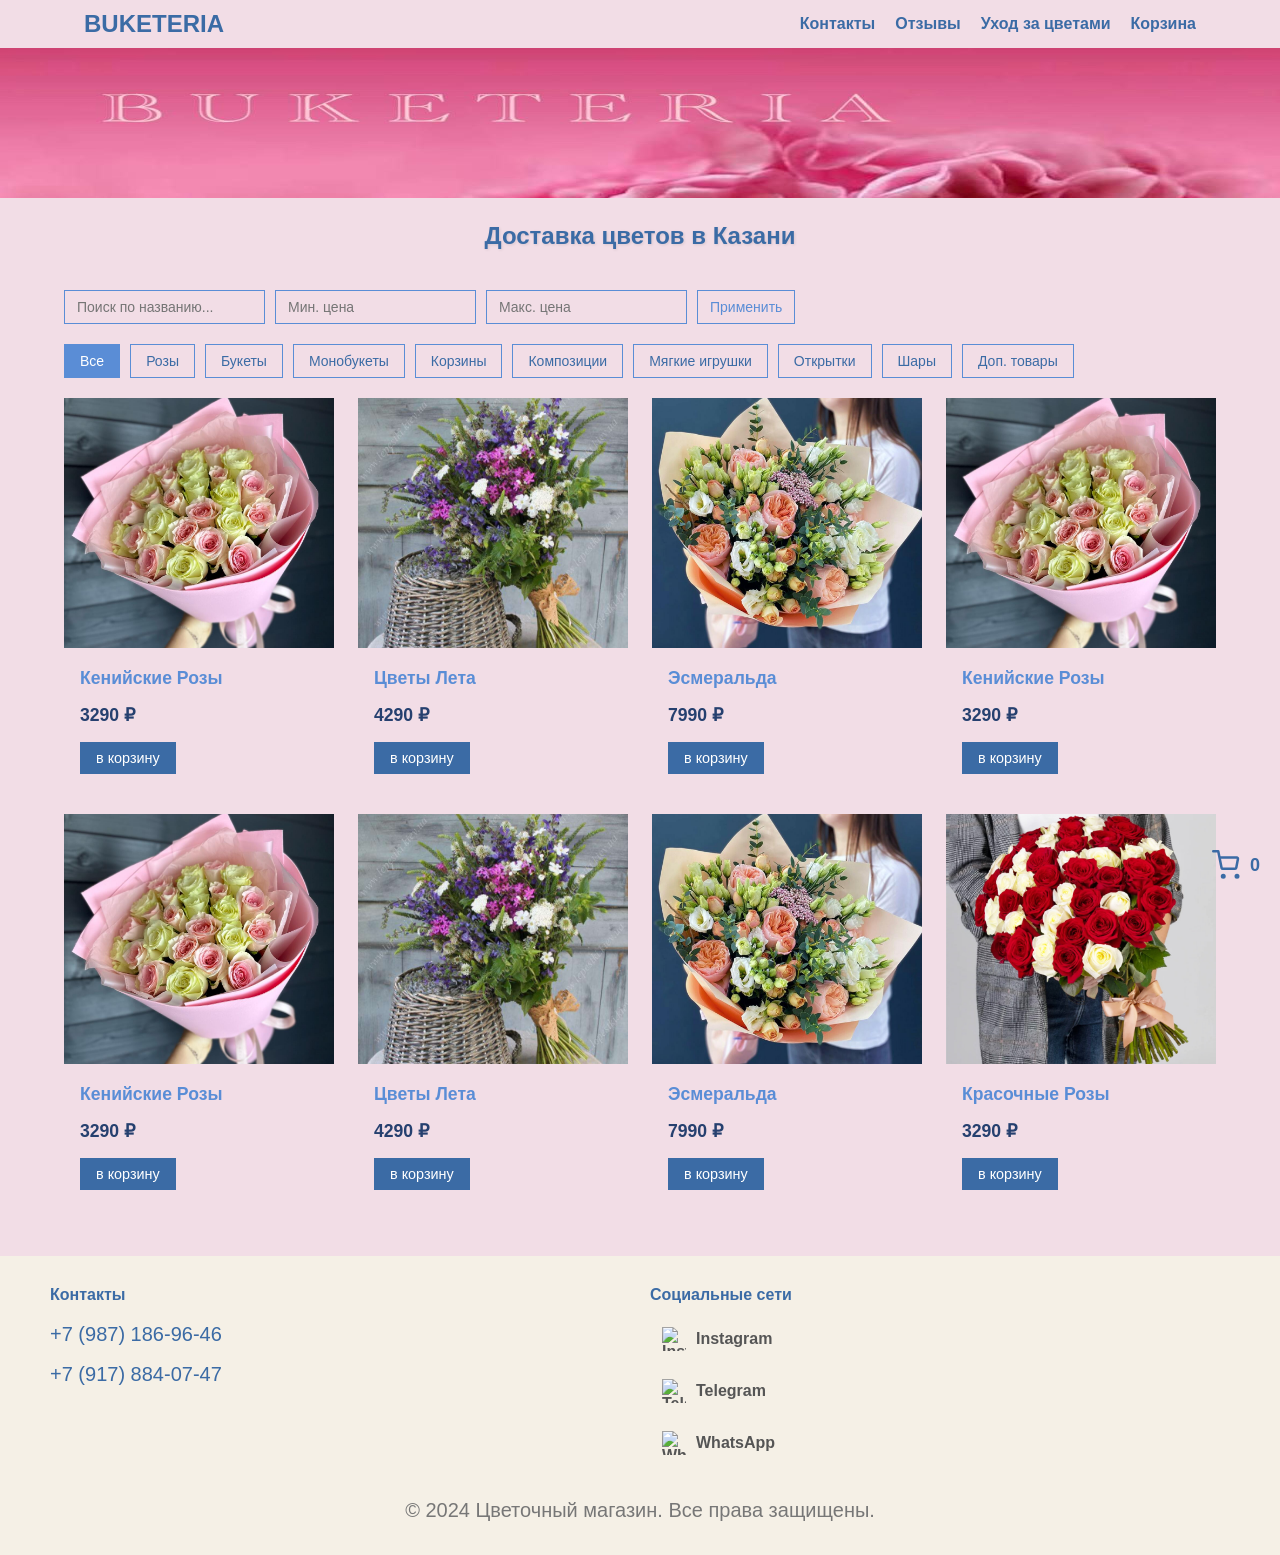
==== commit d1ba98a3: "Add files via upload" ====
--- a/index.html
+++ b/index.html
@@ -23,8 +23,8 @@
       <a href="index.html" class="logo">BUKETERIA</a>
       <nav class="nav">
         <a href="contact.html">Контакты</a>
-        <a href="about.html">О сервисе</a>
-        <a href="delivery.html">Доставка</a>
+        <a href="review.html">Отзывы</a>
+        <a href="uxod.html">Уход за цветами</a>
         <a href="cart.html">Корзина</a>
       </nav>
     
@@ -35,8 +35,8 @@
       <nav class="burger-nav">
         <ul>
           <li><a href="contact.html">Контакты</a></li>
-          <li><a href="about.html">О сервисе</a></li>
-          <li><a href="delivery.html">Доставка</a></li>
+          <li><a href="review.html">Отзывы</a></li>
+          <li><a href="uxod.html">Уход за цветами</a></li>
           <li><a href="cart.html">Корзина</a></li>
         </ul>
       </nav>
@@ -125,15 +125,20 @@
     
     <div class="filters">
       <button data-filter="all" class="active">Все</button>
-      <button data-filter="roses">Розы</button>
-      <button data-filter="summer">Лето</button>
-      <button data-filter="premium">Премиум</button>
-      <button data-filter="holiday">Праздники</button>
+        <button data-filter="roses">Розы</button>
+      <button data-filter="bouquets">Букеты</button>
+      <button data-filter="monobukets">Монобукеты</button>
+        <button data-filter="baskets">Корзины</button>
+      <button data-filter="compositions">Композиции</button>
+      <button data-filter="toys">Мягкие игрушки</button>
+      <button data-filter="postcards">Открытки</button>
+      <button data-filter="balloons">Шары</button>
+      <button data-filter="additional">Доп. товары</button>
     </div>
     
     <div class="catalog" id="catalog">
     
-      <div class="card" data-category="roses">
+      <div class="card" data-category="bouquets">
        <div>
         <img src="assets/img/kenia.jpg" alt="Кенийские Розы" />
         <h4>Кенийские Розы</h4>
@@ -141,12 +146,12 @@
         <div>
         <div class="price">3290 ₽</div>
         <div class="actions">
-          <button title="В корзину">Купить</button>
-        </div>
-        </div>
-      </div>
-    
-      <div class="card" data-category="summer">
+          <button title="В корзину">в корзину</button>
+        </div>
+        </div>
+      </div>
+    
+      <div class="card" data-category="baskets">
        <div>
         <img src="assets/img/leto.jpg" alt="Цветы Лета" />
         <h4>Цветы Лета</h4>
@@ -154,12 +159,12 @@
         <div>
         <div class="price">4290 ₽</div>
         <div class="actions">
-          <button title="В корзину">Купить</button>
+          <button title="В корзину">в корзину</button>
           </div>
         </div>
       </div>
     
-      <div class="card" data-category="premium">
+      <div class="card" data-category="compositions">
        <div>
         <img src="assets/img/esmiralda.jpg" alt="Эсмеральда" />
         <h4>Эсмеральда</h4>
@@ -167,7 +172,7 @@
         <div>
         <div class="price">7990 ₽</div>
         <div class="actions">
-          <button title="В корзину">Купить</button>
+          <button title="В корзину">в корзину</button>
         </div>
         </div>
       </div>
@@ -180,12 +185,12 @@
         <div>
         <div class="price">3290 ₽</div>
         <div class="actions">
-          <button title="В корзину">Купить</button>
-        </div>
-        </div>
-      </div>
-    
-      <div class="card" data-category="roses">
+          <button title="В корзину">в корзину</button>
+        </div>
+        </div>
+      </div>
+    
+      <div class="card" data-category="toys">
        <div>
         <img src="assets/img/kenia.jpg" alt="Кенийские Розы" />
         <h4>Кенийские Розы</h4>
@@ -193,12 +198,12 @@
         <div>
         <div class="price">3290 ₽</div>
         <div class="actions">
-          <button title="В корзину">Купить</button>
-        </div>
-        </div>
-      </div>
-    
-      <div class="card" data-category="summer">
+          <button title="В корзину">в корзину</button>
+        </div>
+        </div>
+      </div>
+    
+      <div class="card" data-category="bouquets">
        <div>
         <img src="assets/img/leto.jpg" alt="Цветы Лета" />
         <h4>Цветы Лета</h4>
@@ -206,12 +211,12 @@
         <div>
         <div class="price">4290 ₽</div>
         <div class="actions">
-          <button title="В корзину">Купить</button>
-        </div>
-        </div>
-      </div>
-    
-      <div class="card" data-category="premium">
+          <button title="В корзину">в корзину</button>
+        </div>
+        </div>
+      </div>
+    
+      <div class="card" data-category="bouquets">
        <div>
         <img src="assets/img/esmiralda.jpg" alt="Эсмеральда" />
         <h4>Эсмеральда</h4>
@@ -219,12 +224,12 @@
         <div>
         <div class="price">7990 ₽</div>
         <div class="actions">
-          <button title="В корзину">Купить</button>
-        </div>
-        </div>
-      </div>
-    
-      <div class="card" data-category="roses">
+          <button title="В корзину">в корзину</button>
+        </div>
+        </div>
+      </div>
+    
+      <div class="card" data-category="balloons">
        <div>
         <img src="assets/img/rozi.jpg" alt="Красочные Розы" />
         <h4>Красочные Розы</h4>
@@ -232,7 +237,7 @@
         <div>
         <div class="price">3290 ₽</div>
         <div class="actions">
-          <button title="В корзину">Купить</button>
+          <button title="В корзину">в корзину</button>
         </div>
         </div>
       </div>
@@ -432,34 +437,32 @@
 
 <footer class="flower-shop-footer">
   <div class="footer-container">
-    <div class="footer-about">
-      <h3>Цветочный магазин</h3>
-      <p>Ручная работа и свежие цветы для любого события. Доставка по городу и за его пределы.</p>
-    </div>
     <div class="footer-contacts">
       <h4>Контакты</h4>
-      <p>Телефон: +7 (123) 456-78-90</p>
-      <p>Эл. почта: info@flowerstore.ru</p>
-      <p>Адрес: г. Москва, ул. Цветочная, д. 12</p>
+        <p>+7 (987) 186-96-46</p>
+      <p>+7 (917) 884-07-47</p>
     </div>
     <div class="footer-social">
       <h4>Социальные сети</h4>
 
-      <a href="https://vk.com/li_bukett_kzn" target="_blank">
-        <img src="https://cdn-icons-png.flaticon.com/24/145/145813.png" alt="VK" />
-        ВКонтакте
-      </a>
-
-      <a href="https://instagram.com/li_bukett?igshid=YmMyMTA2M2Y=" target="_blank">
+<div class="footer_colls">
+     <div class="">
+      <a href="https://www.instagram.com/buketeria_kzn?igsh=Z2J5N2t0M2Y1bWln" target="_blank">
         <img src="https://cdn-icons-png.flaticon.com/24/2111/2111463.png" alt="Instagram" />
         Instagram
       </a>
 
-      <a href="https://t.me/li_bukett" target="_blank">
+      <a href="https://t.me/buketnaja_kazan" target="_blank">
         <img src="https://cdn-icons-png.flaticon.com/24/2111/2111646.png" alt="Telegram" />
         Telegram
       </a>
 
+      <a href="https://wa.me/79871869646" target="_blank">
+          <img src="https://cdn-icons-png.flaticon.com/24/733/733585.png" alt="WhatsApp" />
+          WhatsApp
+        </a>
+        </div>
+</div>
     </div>
   </div>
   <div class="footer-bottom">
--- a/assets/css/style.css
+++ b/assets/css/style.css
@@ -9,9 +9,9 @@
 }
 
 :root {
-    --color-primary: #db306b;
-    --color-primary-dark: #b72658;
-    --color-primary-light: #ea3875;
+    --color-primary: #982d52;
+    --color-primary-dark: #982d52;
+    --color-primary-light: #982d52;
     --color-background: #fff;
     --color-text: #333;
     --color-price: var(--color-primary);
@@ -58,27 +58,27 @@
 
 /* Осень — розовые оттенки */
 .autumn {
-    --color-primary: #db306b;
+    --color-primary: #982d52;
   /* ярко-розовый */
-    --color-primary-dark: #db306b;
+    --color-primary-dark: #982d52;
   /* тёмно-розовый или фуксия */
-    --color-primary-light: #db306b;
+    --color-primary-light: #982d52;
   /* светло-розовый */
     --color-background: #fff0f5;
   /* очень светлый розовый (лаванда) */
-    --color-text: #b22222;
+    --color-text: #3e3e3e;
   /* тёмно-розовый или бордовый */
-    --color-icon-btn-hover-bg: #db306b;
+    --color-icon-btn-hover-bg: #982d52;
   /* розовый "д當ало" (deep pink) */
-    --color-link: #db306b;
+    --color-link: #982d52;
   /* основной розовый для ссылок */
-    --color-link-hover: #db306b;
+    --color-link-hover: #521c2f;
   /* глубокий розовый при hover */
-    --color-header-text: #db306b;
+    --color-header-text: #982d52;
   /* заголовки в тёмно-розовых оттенках */
-    --color-filter-border: #db306b;
+    --color-filter-border: #982d52;
   /* рамка в розовых оттенках */
-    --color-filter-bg-active: #db306b;
+    --color-filter-bg-active: #982d52;
   /* активный фон фильтра в светлом розовом */
 }
 
@@ -100,7 +100,7 @@
 body {
     margin: 0;
     font-family: 'Segoe UI', sans-serif;
-    background: linear-gradient(135deg, #f7f1e1 0%, #fcaaf0 50%, #ffb4e5 100%);
+    background: #f2dde6;
 }
 
 .container {
@@ -137,10 +137,6 @@
 }
 
 .card {
-    background: var(--color-background);
-    border-radius: 12px;
-    -webkit-box-shadow: 0 8px 24px rgba(0, 0, 0, 0.08);
-    box-shadow: 0 8px 24px rgba(0, 0, 0, 0.08);
     overflow: hidden;
     display: -webkit-box;
     display: -ms-flexbox;
@@ -172,9 +168,15 @@
 
 .card img {
     width: 100%;
-    height: 180px;
+    height: 250px;
     -o-object-fit: cover;
     object-fit: cover;
+}
+
+@media (max-width: 900px) {
+    .card img {
+        height: 150px;
+    }
 }
 
 .card h4 {
@@ -209,14 +211,13 @@
     background: var(--color-primary);
     color: white;
     font-size: 0.9rem;
-    border-radius: 6px;
     cursor: pointer;
     -webkit-transition: background 0.3s ease;
     transition: background 0.3s ease;
 }
 
 .actions button:hover {
-    background: var(--color-primary-light);
+    background: var(--color-link-hover);
 }
 
 .icon-btn {
@@ -304,7 +305,6 @@
 #apply-filter-button {
     padding: 8px 12px;
     font-size: 14px;
-    border-radius: 20px;
     border: 1px solid #ccc;
     background: transparent;
     border: 1px solid var(--color-filter-border);
@@ -682,7 +682,6 @@
     border: 1px solid var(--color-filter-border);
     background: none;
     color: var(--color-primary);
-    border-radius: 20px;
     cursor: pointer;
     font-size: 14px;
 }
@@ -916,7 +915,7 @@
 /* Тексты */
 .footer-contacts p, .footer-bottom p {
     margin-bottom: 10px;
-    font-size: 14px;
+    font-size: 20px;
 }
 
 /* Ссылки соцсетей */
@@ -1020,3 +1019,73 @@
     -ms-transform: scale(1.2);
     transform: scale(1.2);
 }
+
+.slider {
+    position: relative;
+    max-width: 800px;
+    margin: auto;
+    overflow: hidden;
+}
+
+.slides {
+    display: -webkit-box;
+    display: -ms-flexbox;
+    display: flex;
+    -webkit-transition: -webkit-transform 0.5s ease;
+    transition: -webkit-transform 0.5s ease;
+    transition: transform 0.5s ease;
+    transition: transform 0.5s ease, -webkit-transform 0.5s ease;
+}
+
+.slide {
+    -webkit-box-sizing: border-box;
+    box-sizing: border-box;
+    display: -webkit-box;
+    display: -ms-flexbox;
+    display: flex;
+    -webkit-box-pack: justify;
+    -ms-flex-pack: justify;
+    justify-content: space-between;
+    padding: 10px;
+}
+
+/* стрелки */
+.prev, .next {
+    position: absolute;
+    top: 50%;
+    -webkit-transform: translateY(-50%);
+    -ms-transform: translateY(-50%);
+    transform: translateY(-50%);
+    background: rgba(255, 255, 255, 0.7);
+    border: none;
+    font-size: 24px;
+    cursor: pointer;
+    padding: 10px;
+}
+
+.prev {
+    left: 10px;
+}
+
+.next {
+    right: 10px;
+}
+
+/* Для больших экранов — 3 слайда показываются одновременно */
+@media (max-width: 768px) {
+    .slide {
+        -webkit-box-flex: 0;
+        -ms-flex: 0 0 100%;
+        flex: 0 0 100%;
+    /* один слайд на мобилке */
+    }
+}
+
+@media (min-width: 769px) {
+    .slide {
+        -webkit-box-flex: 0;
+        -ms-flex: 0 0 calc(100% / 3);
+        flex: 0 0 calc(100% / 3);
+    /* три слайда на больших экранах */
+    }
+}
